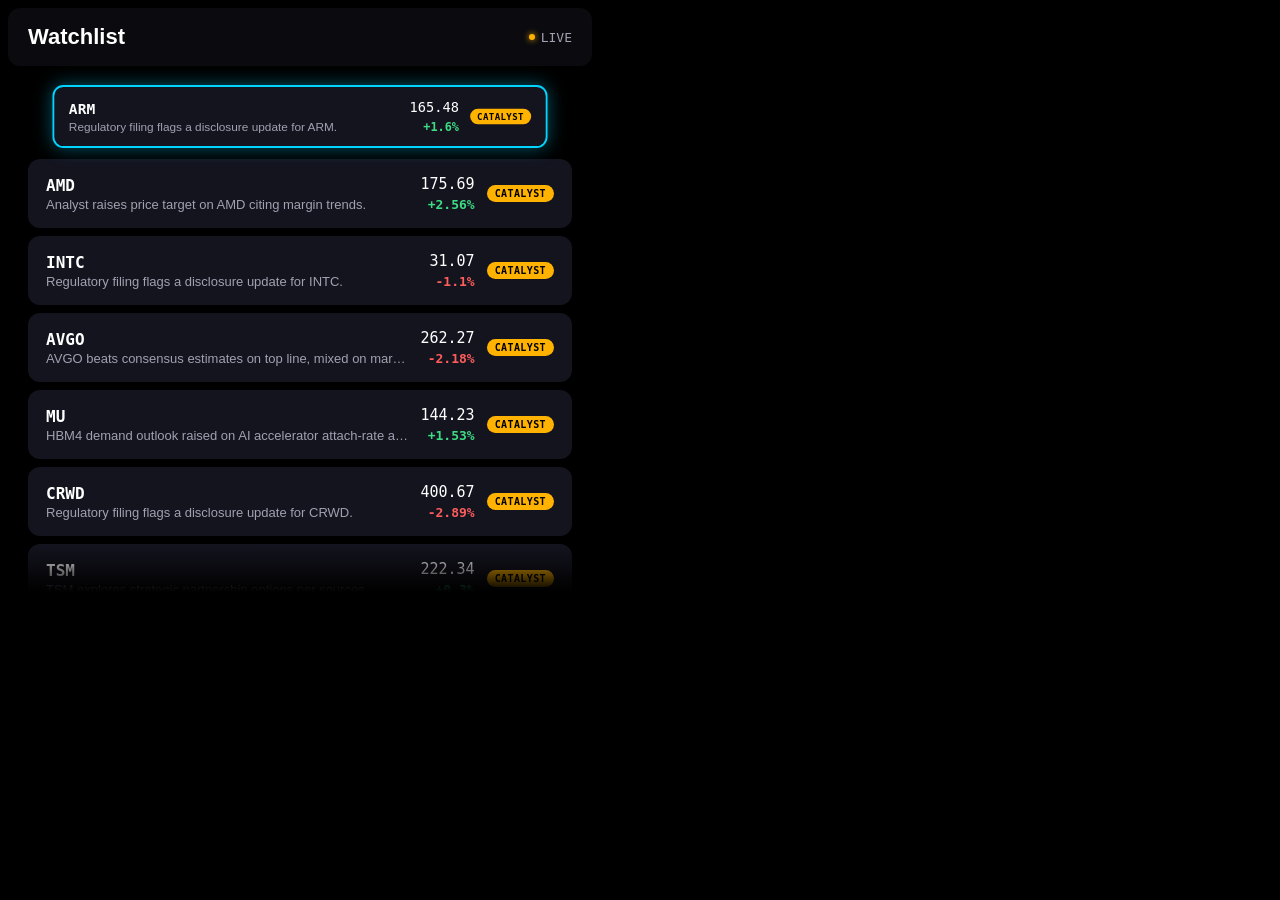
==== glasses/index.html @ 2728ebae "Rebuild glasses UI as real D-pad-navigable app per the actual Meta Wearables toolkit spec Cloned fac" ====
<!DOCTYPE html>
<html lang="en">
<head>
  <meta charset="UTF-8">
  <meta name="viewport" content="width=600, height=600, initial-scale=1.0, user-scalable=no">
  <meta name="description" content="Read-only stock watchlist for Meta Ray-Ban Display glasses.">
  <meta name="mrbd-web-app-capable" content="yes">
  <title>Watchlist</title>
  <link rel="stylesheet" href="styles.css">
</head>
<body>
  <div id="app">
    <div id="home" class="screen">
      <header class="header">
        <h1>Watchlist</h1>
        <span class="header-meta" id="status-indicator">
          <span class="live-dot"></span>LIVE
        </span>
      </header>
      <div class="content">
        <div class="list-container" id="tickerList"></div>
      </div>
    </div>

    <div id="detail" class="screen hidden">
      <header class="header">
        <button class="back-btn focusable" data-action="back">&#8592;</button>
        <h1 id="detail-ticker">—</h1>
        <span class="header-meta" id="detail-change">—</span>
      </header>
      <div class="content">
        <div class="article-list" id="articleList"></div>
      </div>
      <nav class="nav-bar">
        <button class="nav-item focusable" id="mute-btn" data-action="toggle-mute">Mute</button>
      </nav>
    </div>

    <div id="loading" class="loading-container hidden">
      <div class="loading-spinner"></div>
      <div class="loading-text">Loading watchlist…</div>
    </div>
  </div>

  <script src="../storage.js"></script>
  <script src="../scoring.js"></script>
  <script src="../data.js"></script>
  <script src="app.js"></script>
</body>
</html>
---- glasses/styles.css ----
/* Base theme + focus system copied from the real Meta Wearables toolkit's
   create-webapp template (plugins/meta-wearables-webapp/skills/create-webapp/
   templates/styles.css) — these values (600x600 viewport, #000 transparent
   background, cyan focus ring) are hardware/legibility requirements from
   display-guidelines.md, not stylistic choices. Amber is layered on top for
   ticker prices/CATALYST tags to keep this app's brand identity. */

:root {
  --bg-primary: #000000;   /* transparent on additive display */
  --bg-secondary: #0a0a0f;
  --bg-tertiary: #14141f;
  --bg-card: #1a1a2e;
  --text-primary: #ffffff;
  --text-secondary: #a0a0b0;
  --text-muted: #606070;
  --accent-primary: #FFB300;      /* brand amber — prices, CATALYST tag */
  --focus-ring: #00d4ff;           /* mandated cyan focus glow, do not change */
  --focus-glow: rgba(0, 212, 255, 0.4);
  --green: #3ddc84;
  --red: #ff5c5c;
  --danger: #ff4466;
  --radius-sm: 8px;
  --radius-md: 12px;
  --radius-lg: 16px;
}

* { margin: 0; padding: 0; box-sizing: border-box; }

body {
  font-family: 'IBM Plex Sans', -apple-system, BlinkMacSystemFont, sans-serif;
  background: var(--bg-primary);
  color: var(--text-primary);
  width: 600px;
  height: 600px;
  overflow: hidden;
}

#app { width: 100%; height: 100%; position: relative; }

.screen {
  width: 100%;
  height: 100%;
  display: flex;
  flex-direction: column;
  position: absolute;
  top: 0;
  left: 0;
  padding: 8px; /* 8dp safe margin */
}
.screen.hidden { display: none; }

.header {
  display: flex;
  align-items: center;
  padding: 16px 20px;
  background: var(--bg-secondary);
  border-radius: var(--radius-md);
  gap: 12px;
  flex-shrink: 0;
}
.header h1 { font-size: 22px; font-weight: 600; flex: 1; }
.header-meta {
  font-size: 13px;
  color: var(--text-secondary);
  font-family: 'IBM Plex Mono', monospace;
  display: flex;
  align-items: center;
  gap: 6px;
}
.live-dot {
  width: 6px; height: 6px; border-radius: 50%;
  background: var(--accent-primary);
  box-shadow: 0 0 6px var(--accent-primary);
  animation: pulse 1.8s ease-in-out infinite;
}
@keyframes pulse { 0%, 100% { opacity: 1; } 50% { opacity: .25; } }

.back-btn {
  background: transparent;
  color: var(--text-primary);
  font-size: 22px;
  padding: 8px 12px;
  border-radius: var(--radius-sm);
  border: 2px solid transparent;
}

.content {
  flex: 1;
  padding: 16px 20px;
  overflow-y: auto;
  display: flex;
  flex-direction: column;
  gap: 12px;
  position: relative;
}

/* Scrim: signals more content exists below the fold */
.content::after {
  content: '';
  position: absolute;
  bottom: 0; left: 0; right: 0;
  height: 48px;
  background: linear-gradient(to top, var(--bg-primary) 0%, transparent 100%);
  pointer-events: none;
}

.focusable {
  transition: transform 475ms cubic-bezier(0.6, 0, 0.4, 1), border-color 300ms, box-shadow 300ms;
  border: 2px solid transparent;
  cursor: pointer;
  min-height: 44px;
}
.focusable:focus {
  outline: none;
  border-color: var(--focus-ring);
  box-shadow: 0 0 20px var(--focus-glow);
  transform: scale(0.91); /* container-only scale on focus, per spec */
}

.nav-bar {
  display: flex;
  gap: 8px;
  padding: 12px 20px;
  background: var(--bg-secondary);
  border-radius: var(--radius-md);
  flex-shrink: 0;
}
.nav-item {
  flex: 1;
  padding: 14px 16px;
  background: var(--bg-tertiary);
  border-radius: var(--radius-md);
  color: var(--text-primary);
  font-size: 15px;
  font-weight: 500;
  text-align: center;
  font-family: 'IBM Plex Mono', monospace;
}
.nav-item.muted-state { color: var(--text-muted); }

.list-container { display: flex; flex-direction: column; gap: 8px; }
.list-item {
  display: flex;
  align-items: center;
  padding: 14px 16px;
  background: var(--bg-tertiary);
  border-radius: var(--radius-md);
  color: var(--text-primary);
  gap: 12px;
}
.list-item.is-muted { opacity: .45; }
.list-item-content { flex: 1; min-width: 0; }
.list-item-title {
  font-family: 'IBM Plex Mono', monospace;
  font-weight: 600;
  font-size: 16px;
}
.list-item-meta {
  font-size: 13px;
  color: var(--text-secondary);
  margin-top: 2px;
  white-space: nowrap;
  overflow: hidden;
  text-overflow: ellipsis;
}
.list-item-stats {
  display: flex;
  flex-direction: column;
  align-items: flex-end;
  font-family: 'IBM Plex Mono', monospace;
  flex-shrink: 0;
  gap: 4px;
}
.list-item-price { font-size: 15px; }
.list-item-change { font-size: 13px; font-weight: 600; }
.change-up { color: var(--green); }
.change-down { color: var(--red); }

.badge {
  display: inline-block;
  padding: 3px 8px;
  border-radius: 20px;
  font-size: 10px;
  font-weight: 700;
  letter-spacing: .04em;
  text-transform: uppercase;
  font-family: 'IBM Plex Mono', monospace;
  background: var(--accent-primary);
  color: #000;
  flex-shrink: 0;
}

.article-list { display: flex; flex-direction: column; gap: 10px; }
.article {
  padding: 12px 14px;
  border-radius: var(--radius-md);
  background: var(--bg-tertiary);
}
.article.top { border: 2px solid var(--accent-primary); }
.article-meta {
  display: flex;
  justify-content: space-between;
  margin-bottom: 4px;
  font-family: 'IBM Plex Mono', monospace;
  font-size: 11px;
}
.article-source { color: var(--accent-primary); text-transform: uppercase; letter-spacing: .04em; }
.article-time { color: var(--text-secondary); }
.article-text { font-size: 14px; line-height: 1.4; color: var(--text-primary); }

.loading-container {
  display: flex;
  flex-direction: column;
  align-items: center;
  justify-content: center;
  gap: 16px;
  width: 100%;
  height: 100%;
  position: absolute;
  top: 0; left: 0;
  background: var(--bg-primary);
}
.loading-spinner {
  width: 40px; height: 40px;
  border: 4px solid var(--bg-tertiary);
  border-top-color: var(--accent-primary);
  border-radius: 50%;
  animation: spin 0.8s linear infinite;
}
@keyframes spin { to { transform: rotate(360deg); } }
.loading-text { font-size: 14px; color: var(--text-secondary); }

.empty-state {
  flex: 1;
  display: flex;
  align-items: center;
  justify-content: center;
  color: var(--text-secondary);
  text-align: center;
  padding: 20px;
}

.hidden { display: none !important; }
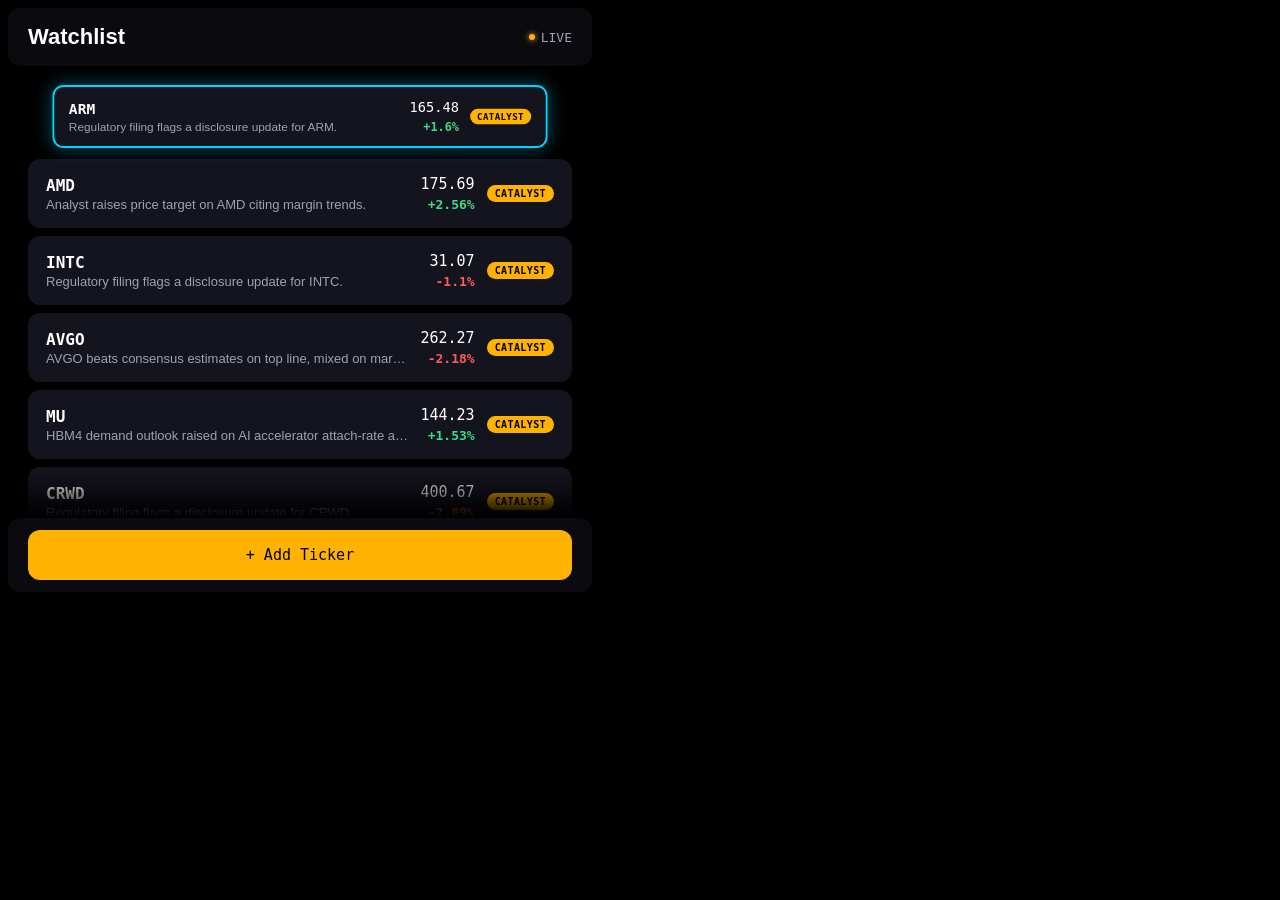
==== commit fedf1113: "Bring glasses app to parity with phone page: add/remove tickers via D-pad + text input Add Ticker sc" ====
--- a/glasses/index.html
+++ b/glasses/index.html
@@ -3,7 +3,7 @@
 <head>
   <meta charset="UTF-8">
   <meta name="viewport" content="width=600, height=600, initial-scale=1.0, user-scalable=no">
-  <meta name="description" content="Read-only stock watchlist for Meta Ray-Ban Display glasses.">
+  <meta name="description" content="Stock watchlist for Meta Ray-Ban Display glasses — add, remove, mute, and view catalyst headlines.">
   <meta name="mrbd-web-app-capable" content="yes">
   <title>Watchlist</title>
   <link rel="stylesheet" href="styles.css">
@@ -20,6 +20,9 @@
       <div class="content">
         <div class="list-container" id="tickerList"></div>
       </div>
+      <nav class="nav-bar">
+        <button class="nav-item focusable primary" data-action="go-add-ticker">+ Add Ticker</button>
+      </nav>
     </div>
 
     <div id="detail" class="screen hidden">
@@ -33,6 +36,26 @@
       </div>
       <nav class="nav-bar">
         <button class="nav-item focusable" id="mute-btn" data-action="toggle-mute">Mute</button>
+        <button class="nav-item focusable danger" data-action="remove-ticker">Remove</button>
+      </nav>
+    </div>
+
+    <div id="add-ticker" class="screen hidden">
+      <header class="header">
+        <button class="back-btn focusable" data-action="back">&#8592;</button>
+        <h1>Add Ticker</h1>
+      </header>
+      <div class="content">
+        <div class="form-field">
+          <label for="new-ticker-input">Symbol</label>
+          <input type="text" id="new-ticker-input" class="text-input focusable"
+                 placeholder="e.g. SNDK" maxlength="6" autocapitalize="characters"
+                 data-submit-action="save-ticker">
+        </div>
+        <div class="form-hint" id="add-ticker-hint"></div>
+      </div>
+      <nav class="nav-bar">
+        <button class="nav-item focusable primary" data-action="save-ticker">Add</button>
       </nav>
     </div>
 
--- a/glasses/styles.css
+++ b/glasses/styles.css
@@ -137,6 +137,33 @@
   font-family: 'IBM Plex Mono', monospace;
 }
 .nav-item.muted-state { color: var(--text-muted); }
+.nav-item.primary { background: var(--accent-primary); color: #000; }
+.nav-item.danger { background: var(--danger); color: #fff; }
+
+.form-field { margin-bottom: 16px; }
+.form-field label {
+  display: block;
+  margin-bottom: 8px;
+  color: var(--text-secondary);
+  font-family: 'IBM Plex Mono', monospace;
+  font-size: 13px;
+}
+.text-input {
+  width: 100%;
+  padding: 14px 16px;
+  font-size: 18px;
+  font-family: 'IBM Plex Mono', monospace;
+  text-transform: uppercase;
+  background: var(--bg-tertiary);
+  color: var(--text-primary);
+  border-radius: var(--radius-md);
+}
+.text-input::placeholder { color: var(--text-muted); text-transform: none; }
+.form-hint {
+  font-size: 13px;
+  color: var(--text-secondary);
+  min-height: 18px;
+}
 
 .list-container { display: flex; flex-direction: column; gap: 8px; }
 .list-item {
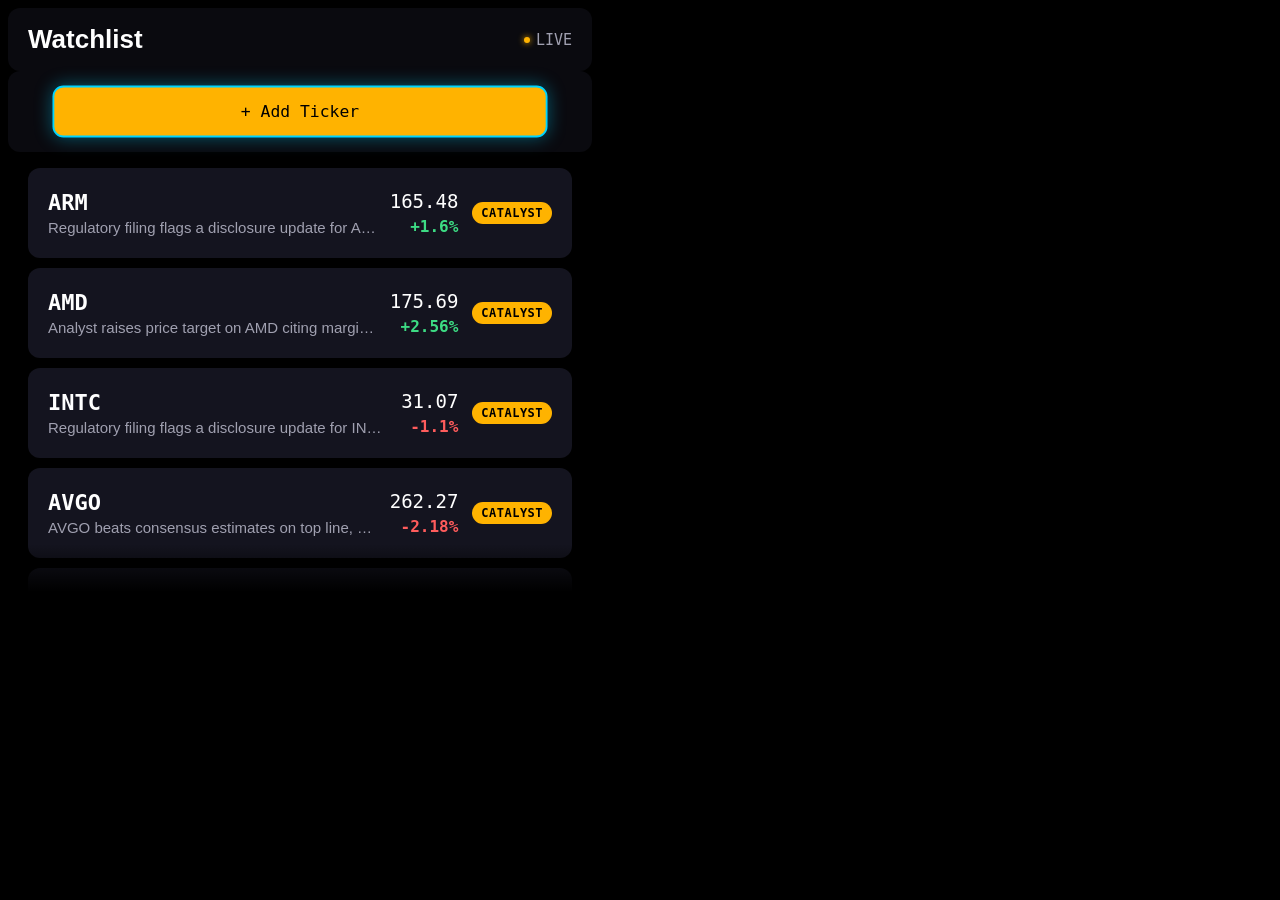
==== commit d8ad186b: "Address on-device testing feedback: bigger fonts, Add Ticker moved above list, remove confusing arti" ====
--- a/glasses/index.html
+++ b/glasses/index.html
@@ -17,12 +17,12 @@
           <span class="live-dot"></span>LIVE
         </span>
       </header>
+      <nav class="nav-bar">
+        <button class="nav-item focusable primary" data-action="go-add-ticker">+ Add Ticker</button>
+      </nav>
       <div class="content">
         <div class="list-container" id="tickerList"></div>
       </div>
-      <nav class="nav-bar">
-        <button class="nav-item focusable primary" data-action="go-add-ticker">+ Add Ticker</button>
-      </nav>
     </div>
 
     <div id="detail" class="screen hidden">
--- a/glasses/styles.css
+++ b/glasses/styles.css
@@ -58,9 +58,9 @@
   gap: 12px;
   flex-shrink: 0;
 }
-.header h1 { font-size: 22px; font-weight: 600; flex: 1; }
+.header h1 { font-size: 26px; font-weight: 600; flex: 1; }
 .header-meta {
-  font-size: 13px;
+  font-size: 15px;
   color: var(--text-secondary);
   font-family: 'IBM Plex Mono', monospace;
   display: flex;
@@ -127,11 +127,11 @@
 }
 .nav-item {
   flex: 1;
-  padding: 14px 16px;
-  background: var(--bg-tertiary);
-  border-radius: var(--radius-md);
-  color: var(--text-primary);
-  font-size: 15px;
+  padding: 16px 16px;
+  background: var(--bg-tertiary);
+  border-radius: var(--radius-md);
+  color: var(--text-primary);
+  font-size: 18px;
   font-weight: 500;
   text-align: center;
   font-family: 'IBM Plex Mono', monospace;
@@ -150,8 +150,8 @@
 }
 .text-input {
   width: 100%;
-  padding: 14px 16px;
-  font-size: 18px;
+  padding: 16px 16px;
+  font-size: 22px;
   font-family: 'IBM Plex Mono', monospace;
   text-transform: uppercase;
   background: var(--bg-tertiary);
@@ -165,27 +165,27 @@
   min-height: 18px;
 }
 
-.list-container { display: flex; flex-direction: column; gap: 8px; }
+.list-container { display: flex; flex-direction: column; gap: 10px; }
 .list-item {
   display: flex;
   align-items: center;
-  padding: 14px 16px;
-  background: var(--bg-tertiary);
-  border-radius: var(--radius-md);
-  color: var(--text-primary);
-  gap: 12px;
+  padding: 20px 18px;
+  background: var(--bg-tertiary);
+  border-radius: var(--radius-md);
+  color: var(--text-primary);
+  gap: 14px;
 }
 .list-item.is-muted { opacity: .45; }
 .list-item-content { flex: 1; min-width: 0; }
 .list-item-title {
   font-family: 'IBM Plex Mono', monospace;
   font-weight: 600;
-  font-size: 16px;
+  font-size: 22px;
 }
 .list-item-meta {
-  font-size: 13px;
-  color: var(--text-secondary);
-  margin-top: 2px;
+  font-size: 15px;
+  color: var(--text-secondary);
+  margin-top: 4px;
   white-space: nowrap;
   overflow: hidden;
   text-overflow: ellipsis;
@@ -196,44 +196,56 @@
   align-items: flex-end;
   font-family: 'IBM Plex Mono', monospace;
   flex-shrink: 0;
-  gap: 4px;
-}
-.list-item-price { font-size: 15px; }
-.list-item-change { font-size: 13px; font-weight: 600; }
+  gap: 5px;
+}
+.list-item-price { font-size: 19px; }
+.list-item-change { font-size: 16px; font-weight: 600; }
 .change-up { color: var(--green); }
 .change-down { color: var(--red); }
 
 .badge {
   display: inline-block;
-  padding: 3px 8px;
+  padding: 4px 9px;
   border-radius: 20px;
+  font-size: 12px;
+  font-weight: 700;
+  letter-spacing: .04em;
+  text-transform: uppercase;
+  font-family: 'IBM Plex Mono', monospace;
+  background: var(--accent-primary);
+  color: #000;
+  flex-shrink: 0;
+}
+
+.article-list { display: flex; flex-direction: column; gap: 10px; }
+.article {
+  padding: 14px 16px;
+  border-radius: var(--radius-md);
+  background: var(--bg-tertiary);
+}
+/* Top-ranked article is distinguished by a label, not a border — a colored
+   border reads as a focus/selection state and confused users into thinking
+   the (non-interactive) article card was clickable. */
+.article-meta {
+  display: flex;
+  justify-content: space-between;
+  align-items: center;
+  margin-bottom: 5px;
+  font-family: 'IBM Plex Mono', monospace;
+  font-size: 13px;
+}
+.article-source { color: var(--accent-primary); text-transform: uppercase; letter-spacing: .04em; display: flex; align-items: center; gap: 6px; }
+.article-time { color: var(--text-secondary); }
+.article-text { font-size: 17px; line-height: 1.4; color: var(--text-primary); }
+.top-label {
   font-size: 10px;
   font-weight: 700;
   letter-spacing: .04em;
-  text-transform: uppercase;
-  font-family: 'IBM Plex Mono', monospace;
   background: var(--accent-primary);
   color: #000;
-  flex-shrink: 0;
-}
-
-.article-list { display: flex; flex-direction: column; gap: 10px; }
-.article {
-  padding: 12px 14px;
-  border-radius: var(--radius-md);
-  background: var(--bg-tertiary);
-}
-.article.top { border: 2px solid var(--accent-primary); }
-.article-meta {
-  display: flex;
-  justify-content: space-between;
-  margin-bottom: 4px;
-  font-family: 'IBM Plex Mono', monospace;
-  font-size: 11px;
-}
-.article-source { color: var(--accent-primary); text-transform: uppercase; letter-spacing: .04em; }
-.article-time { color: var(--text-secondary); }
-.article-text { font-size: 14px; line-height: 1.4; color: var(--text-primary); }
+  padding: 2px 6px;
+  border-radius: 4px;
+}
 
 .loading-container {
   display: flex;
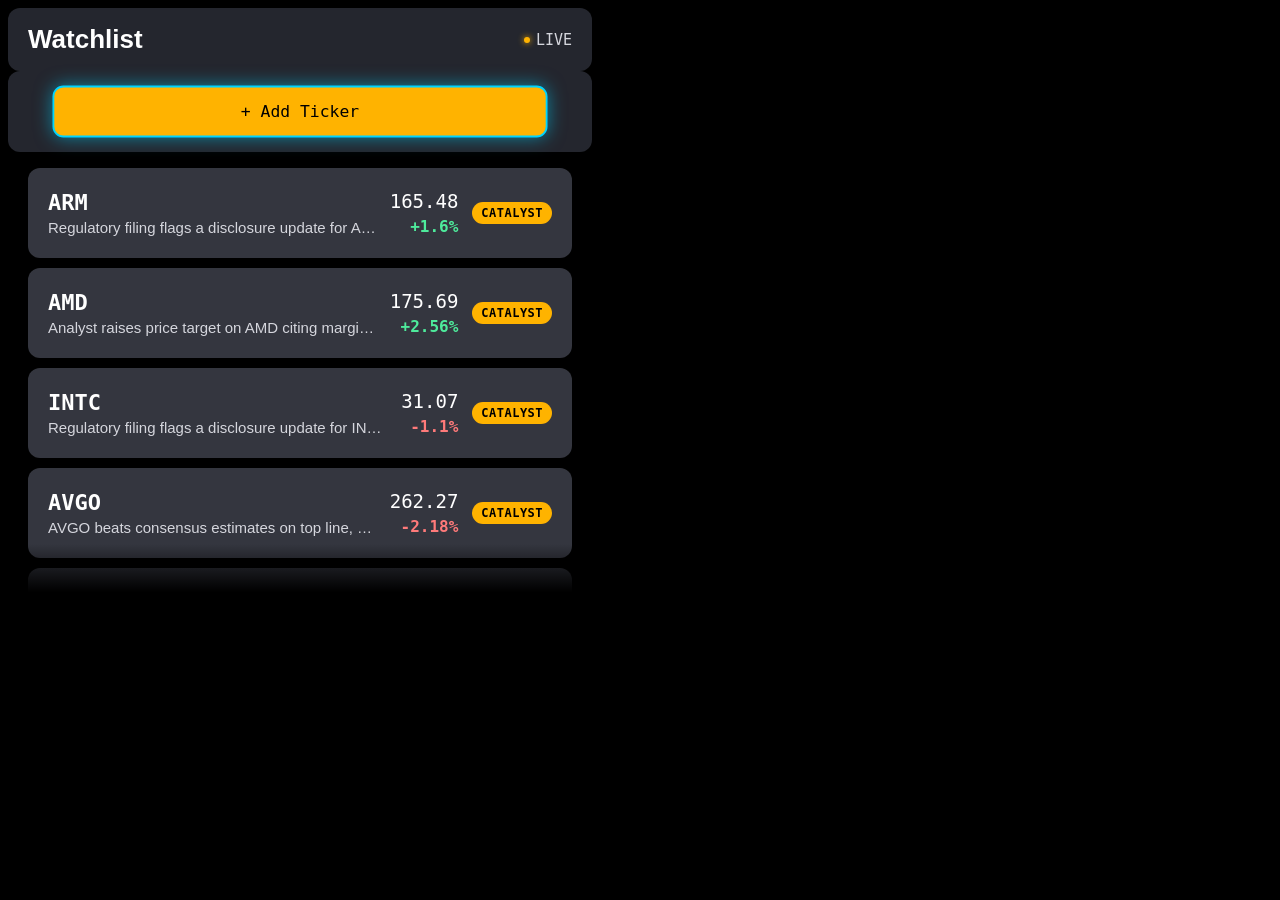
==== commit 93a2d1b7: "Sync glasses UI with current toolkit template; polish handwriting entry Re-audited against upstream " ====
--- a/glasses/index.html
+++ b/glasses/index.html
@@ -27,7 +27,6 @@
 
     <div id="detail" class="screen hidden">
       <header class="header">
-        <button class="back-btn focusable" data-action="back">&#8592;</button>
         <h1 id="detail-ticker">—</h1>
         <span class="header-meta" id="detail-change">—</span>
       </header>
@@ -42,14 +41,13 @@
 
     <div id="add-ticker" class="screen hidden">
       <header class="header">
-        <button class="back-btn focusable" data-action="back">&#8592;</button>
         <h1>Add Ticker</h1>
       </header>
       <div class="content">
         <div class="form-field">
           <label for="new-ticker-input">Symbol</label>
           <input type="text" id="new-ticker-input" class="text-input focusable"
-                 placeholder="e.g. SNDK" maxlength="6" autocapitalize="characters"
+                 placeholder="e.g. SNDK — tap to write or speak" maxlength="6" autocapitalize="characters"
                  data-submit-action="save-ticker">
         </div>
         <div class="form-hint" id="add-ticker-hint"></div>
--- a/glasses/styles.css
+++ b/glasses/styles.css
@@ -6,18 +6,23 @@
    ticker prices/CATALYST tags to keep this app's brand identity. */
 
 :root {
-  --bg-primary: #000000;   /* transparent on additive display */
-  --bg-secondary: #0a0a0f;
-  --bg-tertiary: #14141f;
-  --bg-card: #1a1a2e;
+  --bg-primary: #000000;   /* transparent on additive display — must stay pure black, do not change */
+  /* Surface colors brightened well past the toolkit template's defaults —
+     on an additive waveguide display, darker = more transparent/invisible,
+     so near-black surfaces (#0a0a0f/#14141f) read as washed out no matter
+     how bright the display itself is set. These need real luminance to be
+     legible at all, not just aesthetic contrast. */
+  --bg-secondary: #24262e;
+  --bg-tertiary: #34363f;
+  --bg-card: #3d3f4c;
   --text-primary: #ffffff;
-  --text-secondary: #a0a0b0;
-  --text-muted: #606070;
+  --text-secondary: #d5d6dd;
+  --text-muted: #9698a3;
   --accent-primary: #FFB300;      /* brand amber — prices, CATALYST tag */
   --focus-ring: #00d4ff;           /* mandated cyan focus glow, do not change */
-  --focus-glow: rgba(0, 212, 255, 0.4);
-  --green: #3ddc84;
-  --red: #ff5c5c;
+  --focus-glow: rgba(0, 212, 255, 0.55);
+  --green: #4eeb9c;
+  --red: #ff7a7a;
   --danger: #ff4466;
   --radius-sm: 8px;
   --radius-md: 12px;
@@ -74,15 +79,6 @@
   animation: pulse 1.8s ease-in-out infinite;
 }
 @keyframes pulse { 0%, 100% { opacity: 1; } 50% { opacity: .25; } }
-
-.back-btn {
-  background: transparent;
-  color: var(--text-primary);
-  font-size: 22px;
-  padding: 8px 12px;
-  border-radius: var(--radius-sm);
-  border: 2px solid transparent;
-}
 
 .content {
   flex: 1;
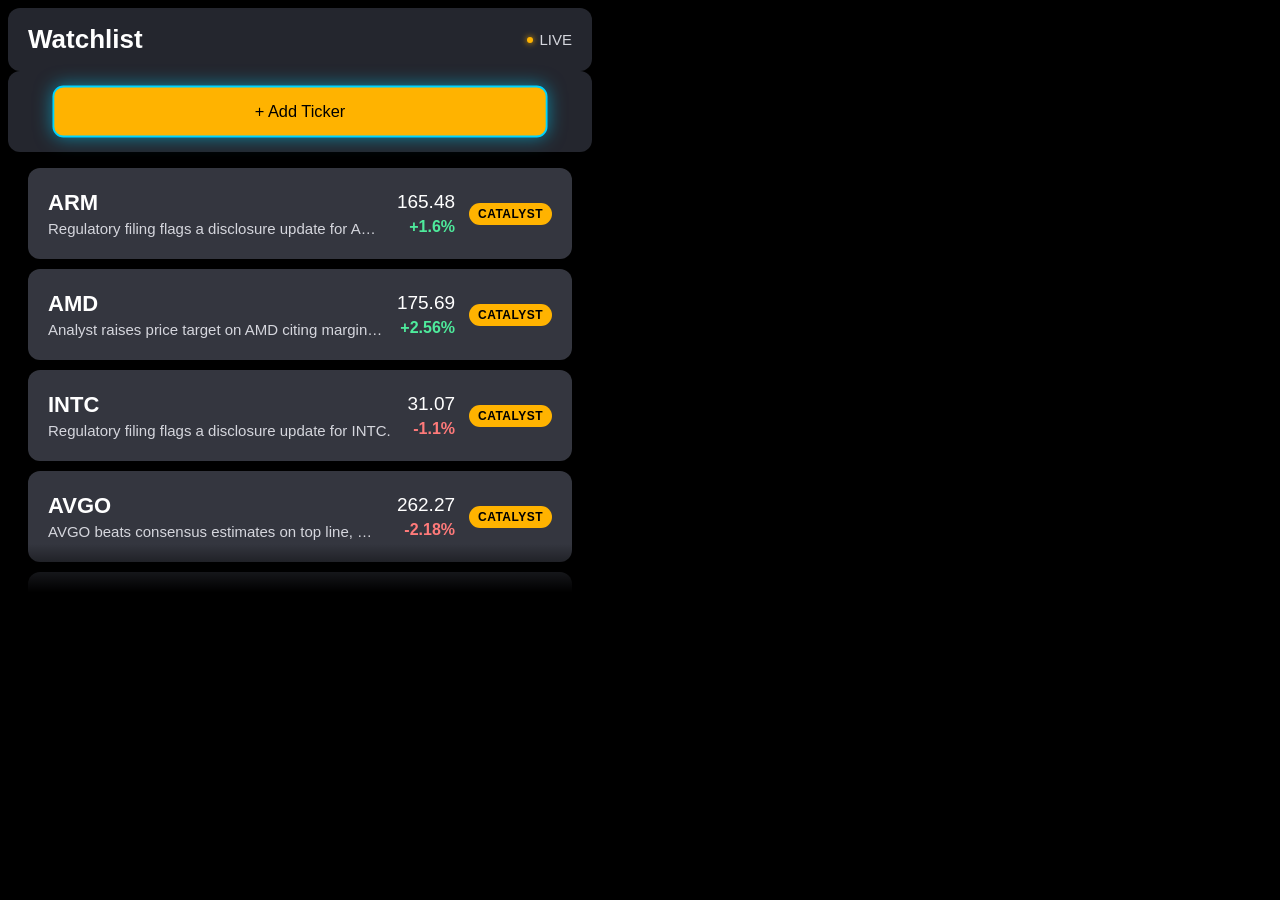
==== commit b1a48926: "Inline glasses CSS to remove a device-specific stylesheet load failure On-device testing showed the " ====
--- a/glasses/index.html
+++ b/glasses/index.html
@@ -6,7 +6,276 @@
   <meta name="description" content="Stock watchlist for Meta Ray-Ban Display glasses — add, remove, mute, and view catalyst headlines.">
   <meta name="mrbd-web-app-capable" content="yes">
   <title>Watchlist</title>
-  <link rel="stylesheet" href="styles.css">
+  <style>
+/* Inlined from styles.css (kept in sync manually) so rendering never depends
+   on a second network request succeeding — a separate <link> stylesheet
+   failing to load on-device (while index.html itself loads fine) leaves
+   every screen visible at once with default browser styling, since the
+   .hidden/.screen rules that hide/position screens never apply. */
+:root {
+  --bg-primary: #000000;   /* transparent on additive display — must stay pure black, do not change */
+  /* Surface colors brightened well past the toolkit template's defaults —
+     on an additive waveguide display, darker = more transparent/invisible,
+     so near-black surfaces (#0a0a0f/#14141f) read as washed out no matter
+     how bright the display itself is set. These need real luminance to be
+     legible at all, not just aesthetic contrast. */
+  --bg-secondary: #24262e;
+  --bg-tertiary: #34363f;
+  --bg-card: #3d3f4c;
+  --text-primary: #ffffff;
+  --text-secondary: #d5d6dd;
+  --text-muted: #9698a3;
+  --accent-primary: #FFB300;      /* brand amber — prices, CATALYST tag */
+  --focus-ring: #00d4ff;           /* mandated cyan focus glow, do not change */
+  --focus-glow: rgba(0, 212, 255, 0.55);
+  --green: #4eeb9c;
+  --red: #ff7a7a;
+  --danger: #ff4466;
+  --radius-sm: 8px;
+  --radius-md: 12px;
+  --radius-lg: 16px;
+}
+
+* { margin: 0; padding: 0; box-sizing: border-box; }
+
+body {
+  font-family: -apple-system, BlinkMacSystemFont, 'Segoe UI', sans-serif;
+  background: var(--bg-primary);
+  color: var(--text-primary);
+  width: 600px;
+  height: 600px;
+  overflow: hidden;
+}
+
+#app { width: 100%; height: 100%; position: relative; }
+
+.screen {
+  width: 100%;
+  height: 100%;
+  display: flex;
+  flex-direction: column;
+  position: absolute;
+  top: 0;
+  left: 0;
+  padding: 8px; /* 8dp safe margin */
+}
+.screen.hidden { display: none; }
+
+.header {
+  display: flex;
+  align-items: center;
+  padding: 16px 20px;
+  background: var(--bg-secondary);
+  border-radius: var(--radius-md);
+  gap: 12px;
+  flex-shrink: 0;
+}
+.header h1 { font-size: 26px; font-weight: 600; flex: 1; }
+.header-meta {
+  font-size: 15px;
+  color: var(--text-secondary);
+  display: flex;
+  align-items: center;
+  gap: 6px;
+}
+.live-dot {
+  width: 6px; height: 6px; border-radius: 50%;
+  background: var(--accent-primary);
+  box-shadow: 0 0 6px var(--accent-primary);
+  animation: pulse 1.8s ease-in-out infinite;
+}
+@keyframes pulse { 0%, 100% { opacity: 1; } 50% { opacity: .25; } }
+
+.content {
+  flex: 1;
+  padding: 16px 20px;
+  overflow-y: auto;
+  display: flex;
+  flex-direction: column;
+  gap: 12px;
+  position: relative;
+}
+
+/* Scrim: signals more content exists below the fold */
+.content::after {
+  content: '';
+  position: absolute;
+  bottom: 0; left: 0; right: 0;
+  height: 48px;
+  background: linear-gradient(to top, var(--bg-primary) 0%, transparent 100%);
+  pointer-events: none;
+}
+
+.focusable {
+  transition: transform 475ms cubic-bezier(0.6, 0, 0.4, 1), border-color 300ms, box-shadow 300ms;
+  border: 2px solid transparent;
+  cursor: pointer;
+  min-height: 44px;
+}
+.focusable:focus {
+  outline: none;
+  border-color: var(--focus-ring);
+  box-shadow: 0 0 20px var(--focus-glow);
+  transform: scale(0.91); /* container-only scale on focus, per spec */
+}
+
+.nav-bar {
+  display: flex;
+  gap: 8px;
+  padding: 12px 20px;
+  background: var(--bg-secondary);
+  border-radius: var(--radius-md);
+  flex-shrink: 0;
+}
+.nav-item {
+  flex: 1;
+  padding: 16px 16px;
+  background: var(--bg-tertiary);
+  border-radius: var(--radius-md);
+  color: var(--text-primary);
+  font-size: 18px;
+  font-weight: 500;
+  text-align: center;
+}
+.nav-item.muted-state { color: var(--text-muted); }
+.nav-item.primary { background: var(--accent-primary); color: #000; }
+.nav-item.danger { background: var(--danger); color: #fff; }
+
+.form-field { margin-bottom: 16px; }
+.form-field label {
+  display: block;
+  margin-bottom: 8px;
+  color: var(--text-secondary);
+  font-size: 13px;
+}
+.text-input {
+  width: 100%;
+  padding: 16px 16px;
+  font-size: 22px;
+  text-transform: uppercase;
+  background: var(--bg-tertiary);
+  color: var(--text-primary);
+  border-radius: var(--radius-md);
+}
+.text-input::placeholder { color: var(--text-muted); text-transform: none; }
+.form-hint {
+  font-size: 13px;
+  color: var(--text-secondary);
+  min-height: 18px;
+}
+
+.list-container { display: flex; flex-direction: column; gap: 10px; }
+.list-item {
+  display: flex;
+  align-items: center;
+  padding: 20px 18px;
+  background: var(--bg-tertiary);
+  border-radius: var(--radius-md);
+  color: var(--text-primary);
+  gap: 14px;
+}
+.list-item.is-muted { opacity: .45; }
+.list-item-content { flex: 1; min-width: 0; }
+.list-item-title {
+  font-weight: 600;
+  font-size: 22px;
+}
+.list-item-meta {
+  font-size: 15px;
+  color: var(--text-secondary);
+  margin-top: 4px;
+  white-space: nowrap;
+  overflow: hidden;
+  text-overflow: ellipsis;
+}
+.list-item-stats {
+  display: flex;
+  flex-direction: column;
+  align-items: flex-end;
+  flex-shrink: 0;
+  gap: 5px;
+}
+.list-item-price { font-size: 19px; }
+.list-item-change { font-size: 16px; font-weight: 600; }
+.change-up { color: var(--green); }
+.change-down { color: var(--red); }
+
+.badge {
+  display: inline-block;
+  padding: 4px 9px;
+  border-radius: 20px;
+  font-size: 12px;
+  font-weight: 700;
+  letter-spacing: .04em;
+  text-transform: uppercase;
+  background: var(--accent-primary);
+  color: #000;
+  flex-shrink: 0;
+}
+
+.article-list { display: flex; flex-direction: column; gap: 10px; }
+.article {
+  padding: 14px 16px;
+  border-radius: var(--radius-md);
+  background: var(--bg-tertiary);
+}
+/* Top-ranked article is distinguished by a label, not a border — a colored
+   border reads as a focus/selection state and confused users into thinking
+   the (non-interactive) article card was clickable. */
+.article-meta {
+  display: flex;
+  justify-content: space-between;
+  align-items: center;
+  margin-bottom: 5px;
+  font-size: 13px;
+}
+.article-source { color: var(--accent-primary); text-transform: uppercase; letter-spacing: .04em; display: flex; align-items: center; gap: 6px; }
+.article-time { color: var(--text-secondary); }
+.article-text { font-size: 17px; line-height: 1.4; color: var(--text-primary); }
+.top-label {
+  font-size: 10px;
+  font-weight: 700;
+  letter-spacing: .04em;
+  background: var(--accent-primary);
+  color: #000;
+  padding: 2px 6px;
+  border-radius: 4px;
+}
+
+.loading-container {
+  display: flex;
+  flex-direction: column;
+  align-items: center;
+  justify-content: center;
+  gap: 16px;
+  width: 100%;
+  height: 100%;
+  position: absolute;
+  top: 0; left: 0;
+  background: var(--bg-primary);
+}
+.loading-spinner {
+  width: 40px; height: 40px;
+  border: 4px solid var(--bg-tertiary);
+  border-top-color: var(--accent-primary);
+  border-radius: 50%;
+  animation: spin 0.8s linear infinite;
+}
+@keyframes spin { to { transform: rotate(360deg); } }
+.loading-text { font-size: 14px; color: var(--text-secondary); }
+
+.empty-state {
+  flex: 1;
+  display: flex;
+  align-items: center;
+  justify-content: center;
+  color: var(--text-secondary);
+  text-align: center;
+  padding: 20px;
+}
+
+.hidden { display: none !important; }
+  </style>
 </head>
 <body>
   <div id="app">
